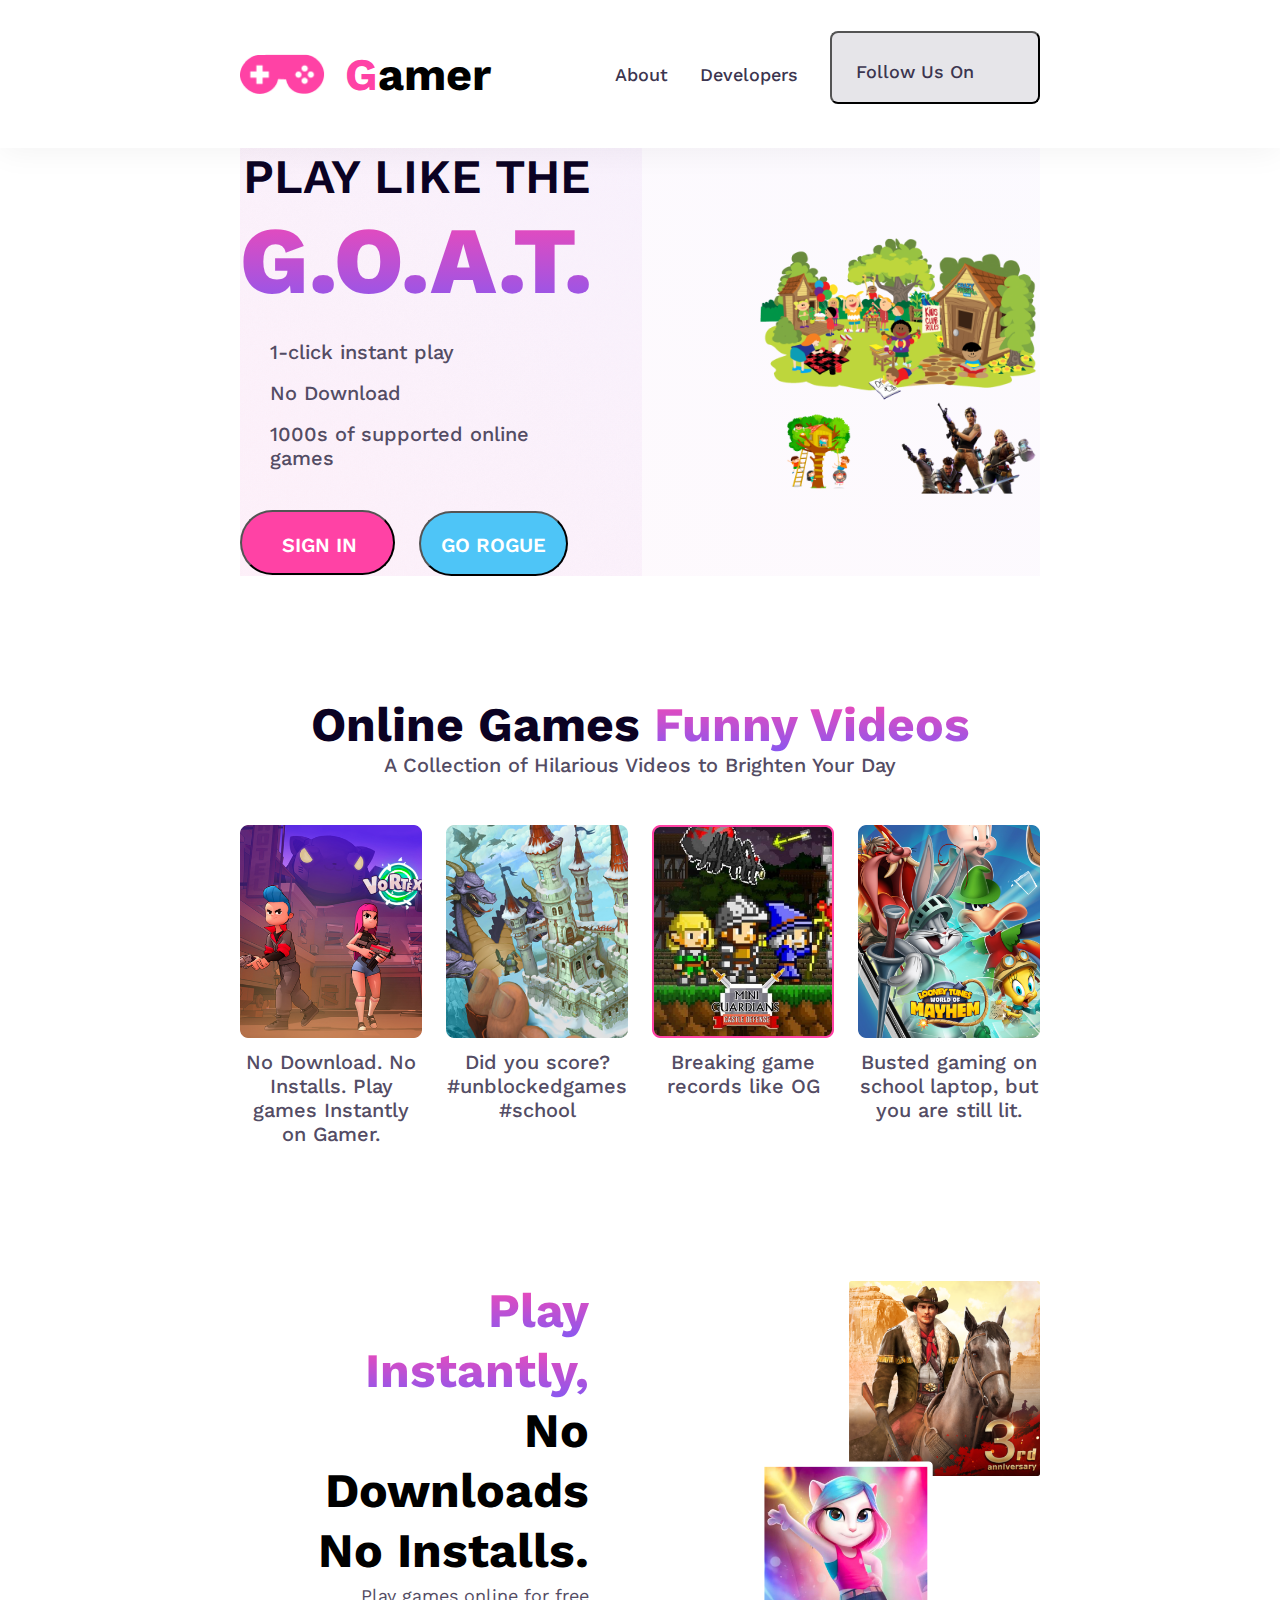
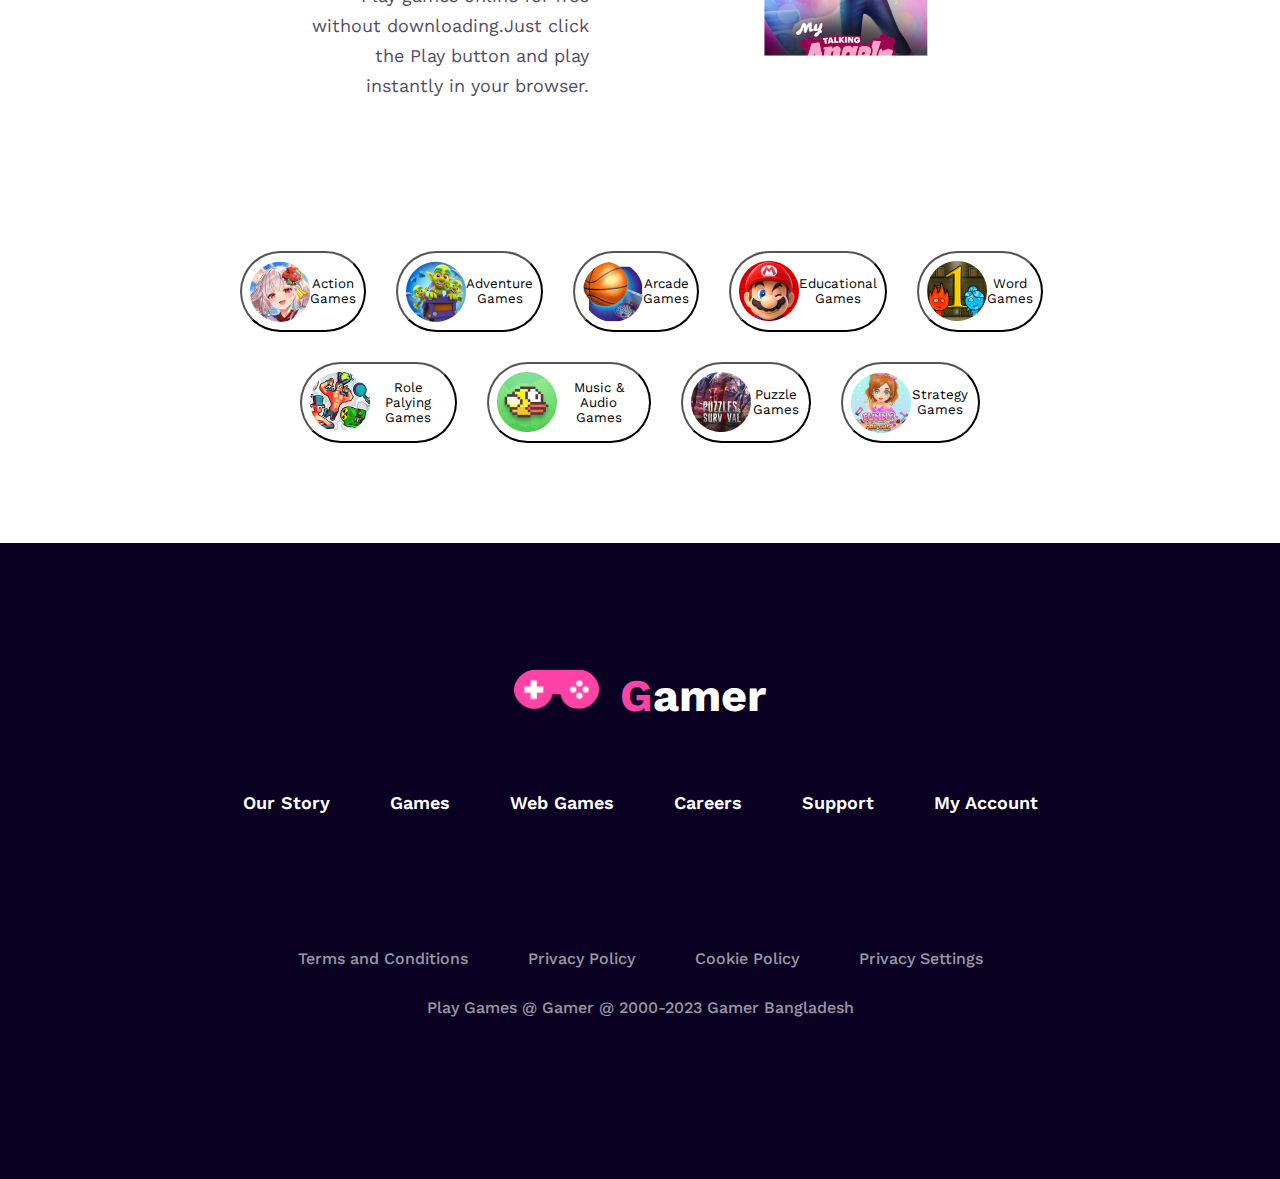
==== index.html @ 052a27da "done" ====
<!DOCTYPE html>
<html lang="en">
<head>
    <meta charset="UTF-8">
    <meta name="viewport" content="width=device-width, initial-scale=1.0">
    <title>Gamer-Zone</title>
    <!-- font awesome -->
    <link rel="stylesheet" href="https://cdnjs.cloudflare.com/ajax/libs/font-awesome/6.4.0/css/all.min.css" integrity="sha512-iecdLmaskl7CVkqkXNQ/ZH/XLlvWZOJyj7Yy7tcenmpD1ypASozpmT/E0iPtmFIB46ZmdtAc9eNBvH0H/ZpiBw==" crossorigin="anonymous" referrerpolicy="no-referrer" />
    <!-- css link -->
    <link rel="stylesheet" href="./style.css">
</head>
<body>
    <header>
        <!-- nav -->
        <nav class="nav1">
            <div class="logo">
                <img src="./images/Frame.png" alt="logo" class="img1">
                <h2 class="h2title"><span class="G">G</span>amer</h2>
            </div>
            <div class="navitems">
                <ul class="navul">
                    <li class="navli"><a href="#">About</a></li>
                    <li class="navli"><a href="#">Developers</a></li>
                    <li class="navli"><button class="button1">Follow Us On <i class="fa-brands fa-youtube"
                        id="youtube"></i><i class="fa-brands fa-tiktok color1" id="tiktok"></i></button></li>
                </ul>
            </div>
        </nav>
            <!-- section -->
        <section class="mainsection">
            <div class="sectiondiv">
                <h1 class="sectionh1">Play Like The</h1>
                <h1 class="sectionh2">G.O.A.T.</h1>
                <p class="psection1">1-Click instant play</p>
                <p class="psection2">No Download</p>
                <p class="psection3">1000s of supported online games</p>
                <div class="divbutton2"><button class="buttoncolor1"><pre>Sign In</pre></button><button class="buttoncolor2"><pre>Go Rogue</pre></button></div>
            </div>
            <!-- section img -->
            <div class="sectiondiv2"><img src="./images/Group 18.png" alt="" class="img2"></div>
        </section>
    </header>
    <!-- main section -->
    <main>
        
            <div class="divmain00">
                <h1 class="mainh1">Online Games <span class="funnytext">Funny Videos</span></h1>
            <p class="mainp1">A Collection of Hilarious Videos to Brighten Your Day</p>
            </div>
       
       <div class="cardcontenar">
         <!-- card1 -->
        <div class="maincard">
            <img src="./images/Rectangle 4.png" alt="" class="mainimg">
            <p class="mainp2">No Download. No Installs. Play games Instantly on Gamer.</p>
        </div>
         <!-- card2 -->
         <div class="maincard">
            <img src="./images/Rectangle 5.png" alt="" class="mainimg">
            <p class="mainp2">Did you score? #unblockedgames #school</p>
        </div>
             <!-- card3 -->
             <div class="maincard">
                <img src="./images/Rectangle 7.png" alt="" class="mainimg">
                <p class="mainp2">Breaking game records like OG</p>
            </div>
              <!-- card4 -->
              <div class="maincard">
                <img src="./images/Rectangle 6.png" alt="" class="mainimg">
                <p class="mainp2">Busted gaming on school laptop, but you are still lit.</p>
            </div>
             
       </div>


       <section class="sectionmain">
        <div class="sectionmain1">
            <h2 class="sectionmainh1"><span class="funnytext">Play Instantly,</span><br>
                No Downloads <br>
                No Installs.</h2>
            <p class="sectionmainp">Play games online for free without downloading.Just click the Play button and play instantly in your browser.</p>
        </div>
        
        <div class="sectionmainimg">
            <img src="./images/Rectangle 55.png" alt="" class="mainimg">
            <img src="./images/Rectangle 66.png" alt="" class="mainimg2">
        
        </div>
       </section>
 <!-- last section -->
       <section class="sectionlast">
        <div class="sectionlastdiv">

            <!-- 1 -->
            <button class="buttonlast"><img src="./images/Rectangle 11.png" alt=""> <span class="buttonsnap"> Action Games </span></button>
            <!-- 2-->
            <button class="buttonlast"><img src="./images/Rectangle 12.png" alt=""> <span class="buttonsnap"> Adventure Games </span></button>
            <!-- 3 -->
            <button class="buttonlast"><img src="./images/Rectangle 13.png" alt=""> <span class="buttonsnap"> Arcade Games </span></button>
            <!-- 4 -->
            <button class="buttonlast"><img src="./images/Rectangle 14.png" alt=""> <span class="buttonsnap"> Educational Games</span></button>
            <!-- 5 -->
            <button class="buttonlast"><img src="./images/Rectangle 15.png" alt=""> <span class="buttonsnap"> Word Games </span></button>

        </div>

        <!-- sectionflexdiv -->
        <div class="sectionflexdiv">

            <!-- 6 -->
            <button class="buttonlast"><img src="./images/Rectangle 16.png" alt=""> <span class="buttonsnap"> Role Palying Games </span></button>
            <!-- 7 -->
            <button class="buttonlast"><img src="./images/Rectangle 17.png" alt=""> <span class="buttonsnap"> Music & Audio Games </span></button>
            <!-- 8 -->
            <button class="buttonlast"><img src="./images/Rectangle 18.png" alt=""> <span class="buttonsnap"> Puzzle Games </span></button>
            <!-- 9 -->
            <button class="buttonlast"><img src="./images/Rectangle 19.png" alt=""> <span class="buttonsnap">Strategy Games</span></button>
        </div>
            
        
       </section>
    </main>
    <footer class="footerdiv">

       
        <div class="footer1">
            <img src="./images/Frame.png" alt="logo" class="footerimg">
            <h2 class="footerh2"><span class="G">G</span>amer</h2>
        </div>
        
        <div class="footer2">
            <p class="pass">Our Story</p>
            <p class="pass">Games</p>
            <p class="pass">Web Games</p>
            <p class="pass">Careers</p>
            <p class="pass">Support</p>
            <p class="pass">My Account</p>
        </div>
        <div class="footer3">

            <i class="fa-brands fa-twitter"></i>
            <i class="fa-brands fa-facebook"></i>
            <i class="fa-brands fa-square-youtube"></i>
            <i class="fa-brands fa-linkedin"></i>
            <i class="fa-brands fa-square-instagram"></i>
            <i class="fa-brands fa-apple"></i>
        </div>

        <div class="footer4">
            <p class="footeer4">Terms and Conditions</p>
            <p class="footeer4">Privacy Policy</p>
            <p class="footeer4">Cookie Policy</p>
            <p class="footeer4">Privacy Settings</p>
        </div>
        <p class="footer5">Play Games @ Gamer @ 2000-2023 Gamer Bangladesh</p>
    </footer>
</body>
</html>
---- style.css ----
/* font */
@import url('https://fonts.googleapis.com/css2?family=Lato:wght@400;700&family=Open+Sans:wght@400;700;800&family=Poppins:wght@600;700&family=Work+Sans:wght@400;600;700;800&display=swap');
*{
    
    margin: 0;
    padding: 0;
    font-family: 'Work Sans';
    box-sizing: border-box;
}

/* root font */
html{
    font-size: 62.5%;
}
/* nav */
.nav1{
    max-width: 100%;
    background: #FFF;
   box-shadow: 0px 4px 30px 0px rgba(0, 0, 0, 0.05);
   padding: 44px 240px;
   display: flex;
   justify-content: space-between;

}
.G{
    color: #FF42A5;
}
/* logo */
.logo{
    display: flex;
    gap: 2rem;
    align-items: center;
}
/* img1 */
.img1{
   max-width: 86.041px;
   max-height: 40px;
}
/* h2title*/
.h2title{

    text-align: center;
 font-family: Work Sans;
 font-size: 4.5rem;
 font-weight: 700;
 
}

/* navul */
.navul{
    display: flex;
  justify-content: center;
  align-items: center;
  gap: 3.2rem;

}
/* navli */
.navli{
    color: #3C354F;
text-align: center;
font-family: Work Sans;
font-size: 1.8rem;
font-style: normal;
font-weight: 500;
line-height: normal;
list-style: none;
}

/* navli>a */
.navli>a{
    text-decoration: none;
    color: #3C354F;
}




/* fa-brands */
.fa-brands{
    font-size: 3rem;
    
}

button>#youtube{
    color:  #F61C0D;
    margin-right: 1.6rem;
    margin-left: 2.4rem;
}
button>#tiktok{
    color: #000000;
}
.button1{
    padding: 17px 24px;

    border-radius: 8px;
    background: rgba(11, 2, 35, 0.10);
    text-align: center;

    color: #3C354F;
text-align: center;
font-family: Work Sans;
font-size: 1.8rem;
font-style: normal;
font-weight: 500;
line-height: normal;
text-align: center;
margin-top: -13px;
}

/* mainsection */
.mainsection{
    max-width: 100%;
    max-height: 700px;
    background: linear-gradient(223deg, rgba(140, 87, 238, 0.03) 0%, rgba(241, 68, 174, 0.03) 100%);
    /* padding: 148px 240px; */
    display: flex;
    justify-content: space-between;
    align-items: center;
    gap: 68px;
    
    margin: 0px  240px;
    margin-bottom: 120px;


}
.funnytext{
    
    background: linear-gradient(180deg, #F948B2 0%, #8758F1 100%);
background-clip: text;
-webkit-background-clip: text;
-webkit-text-fill-color: transparent;
font-family: Work Sans;
font-size: 48px;
font-style: normal;
font-weight: 700;
line-height: normal;
}
/* sectiondiv */
.sectiondiv{
    max-width: 100%;
    max-height: 100%;
    /* border: 3px solid red; */
    padding-right: 50px;
    background: url('/images/Group 14.png');
    
}
.sectionh1{
    color: #0B0223;
text-align: center;
font-family: Work Sans;
font-size: 4.8rem;
font-style: normal;
font-weight: 600;
line-height: normal;
text-transform: uppercase;
}

.sectionh2{
    text-align: center;
font-family: Work Sans;
font-size: 9.5rem;
font-style: normal;
font-weight: 800;
line-height: normal;
text-transform: uppercase;
background: linear-gradient(180deg, #F948B2 0%, #8758F1 100%);
background-clip: text;
-webkit-background-clip: text;
-webkit-text-fill-color: transparent;

}
.psection1{
    color: #534C64;

font-family: Work Sans;
font-size: 2.0rem;

font-weight: 500;

text-transform: lowercase;
padding: 24px 0px 17px 30px;
}
.psection2{
    color: #534C64;
font-family: Work Sans;
font-size: 2rem;
font-style: normal;
font-weight: 500;
line-height: normal;
padding-left: 30px;
}
.psection3{
    color: #534C64;
font-family: Work Sans;
font-size: 2rem;
font-style: normal;
font-weight: 500;
line-height: normal;
padding: 17px 0px 40px 30px;
}

/* button */
.buttoncolor1{
    max-width: 155px;
    max-height: 65px;
    /* border: 3px solid red; */
    padding: 21px 40px;
    color: #FFF;
font-family: Work Sans;
font-size: 2rem;

font-weight: 600;

text-transform: uppercase;
border-radius: 48px;
background:  linear-gradient(90deg, #FF42A5 0%, #FF42A5 100%);
margin-right: 24px;
}

/* button2 */
.buttoncolor2{

    
        max-width: 155px;
        max-height: 65px;
        /* border: 3px solid red; */
        padding: 20px 20px;
        color: #FFF;
    font-family: Work Sans;
    font-size: 2rem;
    
    font-weight: 600;
    
    text-transform: uppercase;
    border-radius: 48px;
background: #4EC5F7;
    text-align: center;
    /* padding: ; */
   
}


/* sectiondiv2 */
.sectiondiv2{
    max-width: 100%;
    max-height: 100%;
    margin-left:  50px;
   
}

.img2{
    max-width: 100%;
    max-height: 700px;
    

}

/* maincard */
.maincard{
    max-width: 342px;
    max-height: 460px;
   
}

/* cardcontenar */
.cardcontenar{
   
    max-height: 460px;
    margin: 0px 240px;
    display: grid;
    grid-template-columns: repeat(4,1fr);
    grid-gap: 24px;
}

/* maindiv */
 
 
.mainimg{
    max-width: 100%;
    max-height: 400px;
}
.mainp1{
    color: #534C64;
font-family: Work Sans;
font-size: 2rem;
font-style: normal;
font-weight: 500;
line-height: normal;
text-align: center;
margin-bottom: 48px;
}
/* divmain00 */
.divmain00{
    margin: 0px 240px;
   
}

.mainh1{
    color: #0B0223;

font-family: Work Sans;
font-size: 4.8rem;
font-style: normal;
font-weight: 700;
line-height: normal;
text-align: center;
/* margin-left: 700px; */
}
.mainp2{
    color: #534C64;
font-family: Work Sans;
font-size: 2rem;
font-style: normal;
font-weight: 500;
line-height: normal;
padding-top: 10px;
padding-bottom: 15px;
text-align: center;

    
}

/* sectionmainh1 */
.sectionmainh1{
    text-align: right;
font-family: Work Sans;
font-size: 48px;
font-style: normal;
font-weight: 700;
line-height: 60px; /* 125% */
}

.sectionmainp{
    color: #534C64;
text-align: right;
font-family: Work Sans;
font-size: 18px;
font-style: normal;
font-weight: 400;
line-height: 30px; /* 166.667% */
}

/* sectionmain */
.sectionmain{
    /* width: 635px;
    height: 650px;
    border: 3px solid rgb(23, 155, 93); */
    display: flex;
    justify-content:space-between;
    /* align-items:flex-start; */
    margin:120px 240px 50px 300px;
    gap: 260px;

    /* gap: 200px; */
}



/* sectionmainimg */

.sectionmainimg{
    position: relative;
    width: 635px;
    height:330px;
   
}

/* sectionimg2 */

/* mainimg2 */
.mainimg2{
    position: absolute;
    max-width: 200px;
    max-height: 200px;
    left: -90px;
    bottom: -50px;
  
}


/* buttonlast */
.buttonlast{
    border-radius: 50px;
background: #FFF;
text-align: center;
display: flex;
justify-content: center;
align-items: center;
padding: 8px;
}
.buttonlast:hover{
    background:  linear-gradient(90deg, #FF42A5 0%, #FF42A5 100%);
    background-clip: text;
    -webkit-background-clip: text;
    -webkit-text-fill-color: transparent;
    box-shadow: 4px 3px 3px 3px gray;
    
}
/* sectionlastdiv */
.sectionlastdiv{
    display: flex;
    
    margin:150px 240px
    0px 240px;
    gap: 30px;
    /* text-align-last: center; */
  

}
/* sectionflexdiv */
.sectionflexdiv{
    display: flex;
    margin:30px 300px;
    gap: 30px;
    margin-bottom: 100px;

}


/* footer */
footer{
    width: 100%;
 
    height: 636px;
    background: #0B0223;
}



.footer1{
   display: flex;
   justify-content: center;
   padding-top: 126px;
   padding-bottom: 70px;
   gap: 20px;
}

.footerimg{
    width: 86.041px;
height: 40px;
}

.footerh2{
    text-align: center;
font-family: Work Sans;
font-size: 4.5rem;
font-style: normal;
font-weight: 700;
line-height: normal;
color: #FFF;
}



/* divfooterp */


/* footer2 */
.footer2{
    display: flex;
    justify-content: center;
    gap: 60px;
}
.pass{

    color: #FFF;
text-align: center;
font-family: Work Sans;
font-size: 18px;
font-style: normal;
font-weight: 600;
line-height: normal;
}
/* footer3 */
.footer3{

    margin-top: 66px;
    margin-bottom: 70px;
    display: flex;
    justify-content: center;
    gap: 50px;
    
}
.fa-brands{
    color: #FFF;
    cursor: pointer;
}

/* footeer4 */


.footer4{
display: flex;
justify-content: center;
gap: 60px;
}
.footeer4{
    color: rgba(255, 255, 255, 0.60);
text-align: center;
font-family: Work Sans;
font-size: 16px;
font-style: normal;
font-weight: 500;
line-height: normal;

}
.footer5{
    color: rgba(255, 255, 255, 0.60);
text-align: center;
font-family: Work Sans;
font-size: 16px;
font-style: normal;
font-weight: 500;
line-height: normal;
margin-top: 30px;
}
 













/* media */

/* @media screen and (max-width:576px){
html{
    font-size: 50%;
}
    .nav1,.navul{
        flex-direction: column;
        padding: 0;
    }
    .mainsection{

        flex-direction: column-reverse;
        padding: 0;

    }
    .img2{
        max-width: 635px;
    max-height: 700px;
    border: 3px solid red;

    }








} */
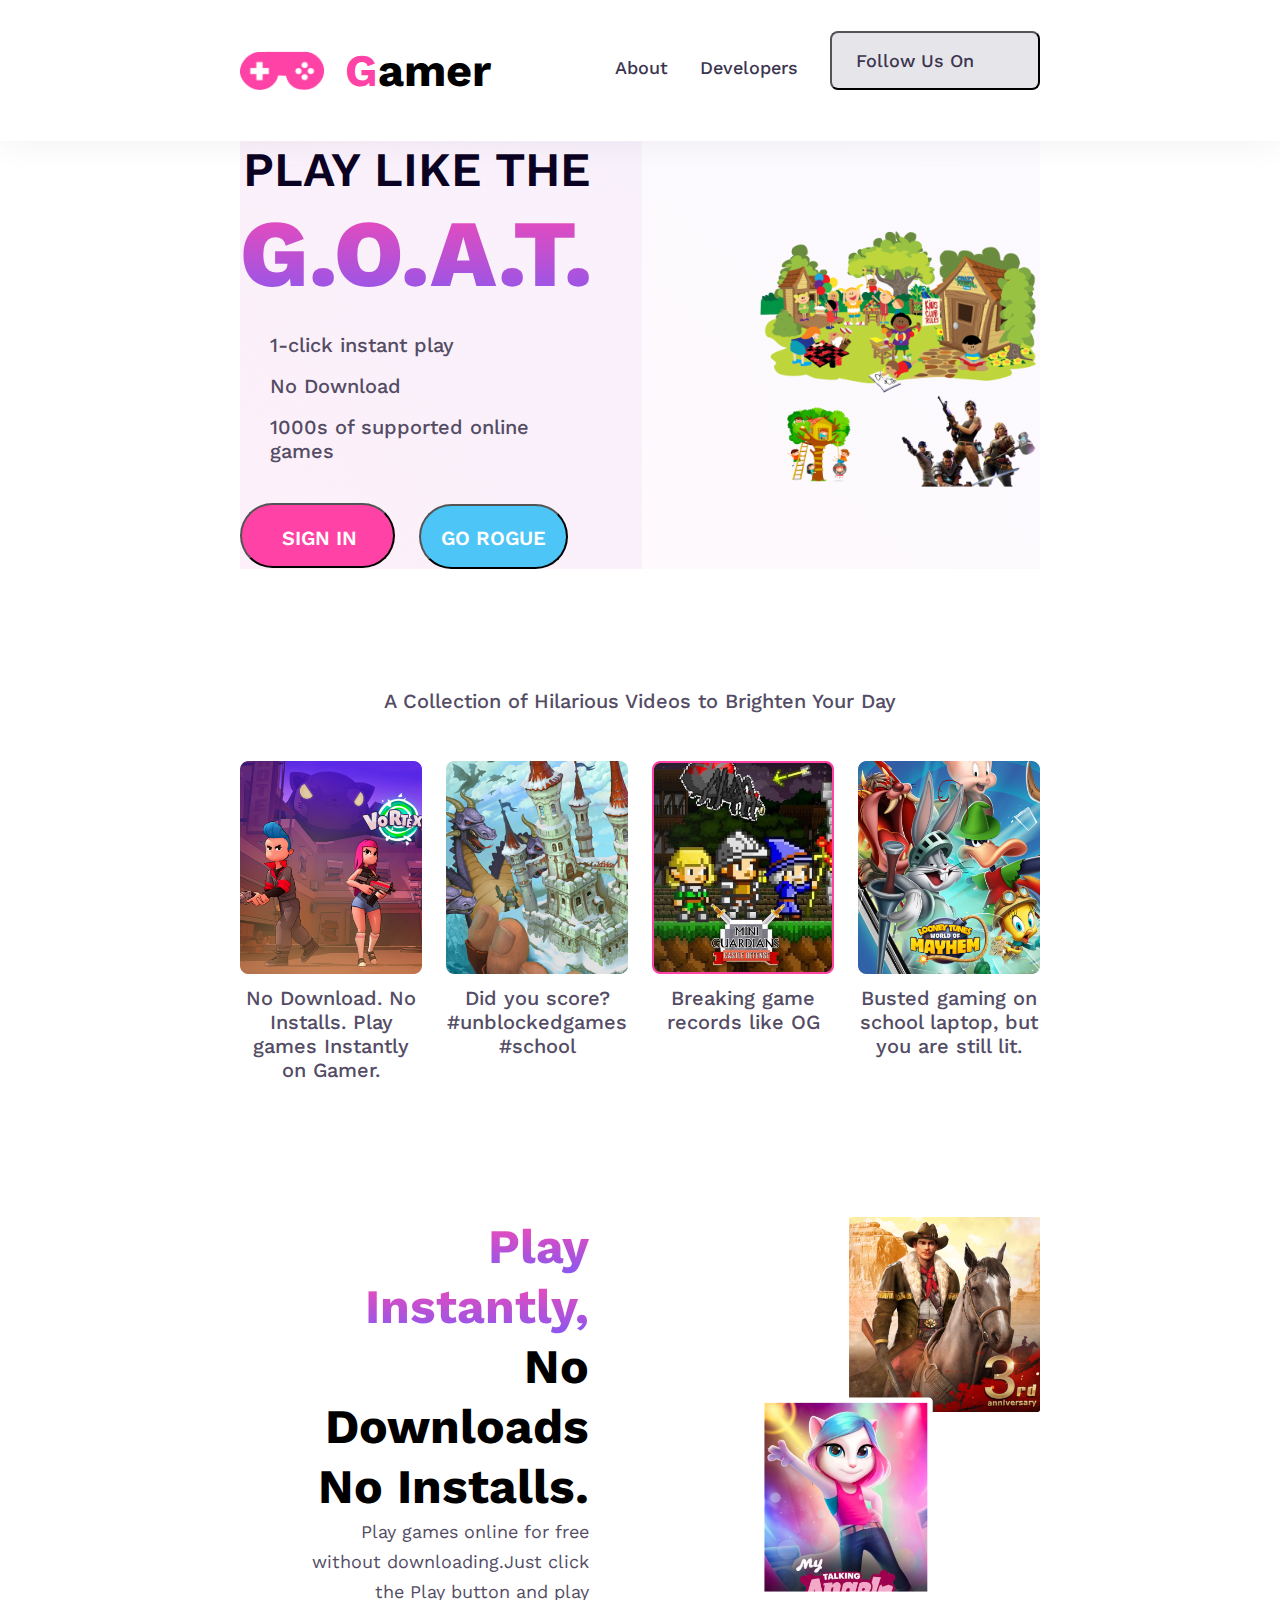
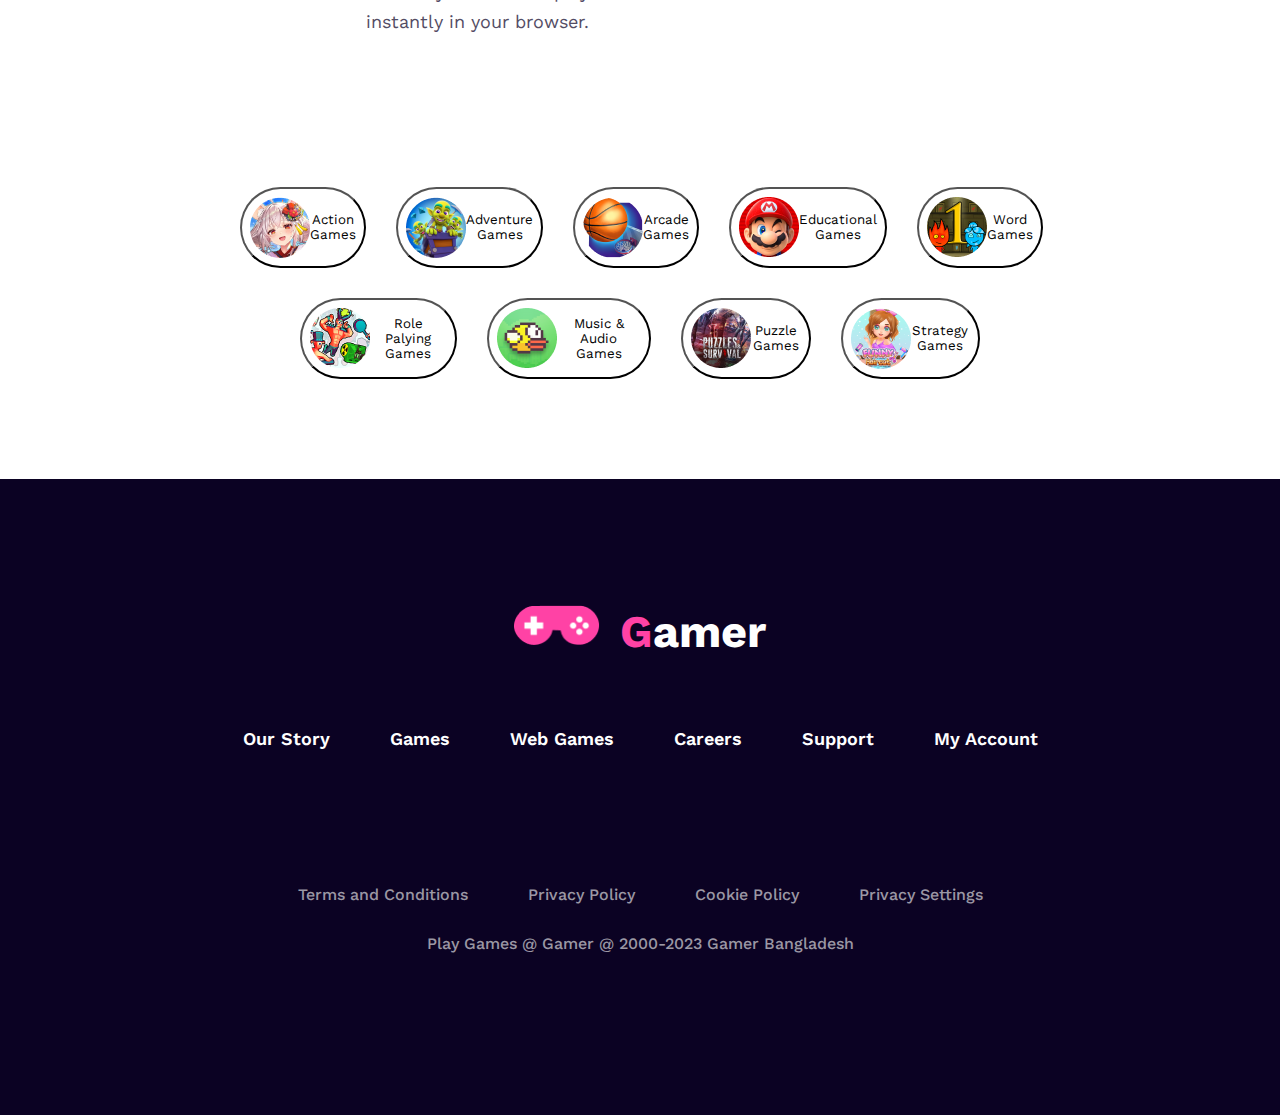
==== commit 7778f5e9: "mutamuti" ====
--- a/index.html
+++ b/index.html
@@ -6,13 +6,14 @@
     <title>Gamer-Zone</title>
     <!-- font awesome -->
     <link rel="stylesheet" href="https://cdnjs.cloudflare.com/ajax/libs/font-awesome/6.4.0/css/all.min.css" integrity="sha512-iecdLmaskl7CVkqkXNQ/ZH/XLlvWZOJyj7Yy7tcenmpD1ypASozpmT/E0iPtmFIB46ZmdtAc9eNBvH0H/ZpiBw==" crossorigin="anonymous" referrerpolicy="no-referrer" />
+    <link rel="shortcut icon" href="./images/Frame.png" type="image/x-icon">
     <!-- css link -->
     <link rel="stylesheet" href="./style.css">
 </head>
 <body>
     <header>
-        <!-- nav -->
-        <nav class="nav1">
+        <!-- nav blocck -->
+        <nav class="nav1"  class="ami">
             <div class="logo">
                 <img src="./images/Frame.png" alt="logo" class="img1">
                 <h2 class="h2title"><span class="G">G</span>amer</h2>
@@ -44,7 +45,7 @@
     <main>
         
             <div class="divmain00">
-                <h1 class="mainh1">Online Games <span class="funnytext">Funny Videos</span></h1>
+                <h1 class="mainh1">
             <p class="mainp1">A Collection of Hilarious Videos to Brighten Your Day</p>
             </div>
        
--- a/style.css
+++ b/style.css
@@ -90,6 +90,7 @@
     color: #000000;
 }
 .button1{
+    display: flex;
     padding: 17px 24px;
 
     border-radius: 8px;
@@ -522,7 +523,11 @@
 
 
 
-
+/* tempo */
+
+.ami{
+    display: block;
+}
 
 
 
@@ -530,32 +535,94 @@
 
 /* media */
 
-/* @media screen and (max-width:576px){
-html{
-    font-size: 50%;
-}
-    .nav1,.navul{
+@media screen and (max-width:576px){
+    header{
+        padding: 0;
+    }
+    .nav1{
         flex-direction: column;
-        padding: 0;
+       padding-left: 300px;
+        /* justify-content: center; */
+    }
+    .navul{
+        flex-direction: column;
+        padding-left: 100px;
+        padding-top: 50px;
     }
     .mainsection{
 
         flex-direction: column-reverse;
-        padding: 0;
+    margin-top: 350px;
+
 
     }
     .img2{
-        max-width: 635px;
-    max-height: 700px;
+        max-width: 600px;
+    max-height: 650px;
     border: 3px solid red;
-
-    }
-
-
-
-
-
-
-
-
-} */+    margin-left: -150px;
+  
+    
+    
+    }
+    .sectiondiv{
+        max-width: 600px;
+    max-height: 650px;
+    border: 3px solid red;
+    margin-left: 350px;
+    }
+    .divmain00{
+        
+        font-size: 30px;
+   margin: 0px 0px 0px 100px;
+        
+    }
+    .cardcontenar{
+        grid-template-columns: repeat(1,1fr);
+        margin-right: 300px;
+    }
+    .sectionmain{
+        flex-direction: column;
+    }
+ .sectionmain1{
+width: 400px;
+height: 300px;
+    border: 3px solid red;
+    margin-left: -110px;
+    margin-top: 800px;
+    padding:0px;
+    margin-right: 0px;
+ }
+
+
+ .sectionmainh1{
+    margin: 0px;
+ }
+ .sectionmainp{
+    border: 3px solid red;
+    padding-bottom: 20px;
+ }
+ .sectionmainimg{
+    margin-top: -150px;
+    margin-left: -110px;
+ }
+
+ .sectionlastdiv{
+ flex-wrap: wrap;
+ flex-shrink: 0;
+ }
+ .sectionflexdiv{
+    flex-wrap: wrap;
+    flex-shrink: 0;
+
+    margin-left: 240px;
+
+    
+ }
+ .buttonlast{
+    margin-left: 30px;
+ }
+ .footerdiv{
+    margin-left: 100px;
+ }
+}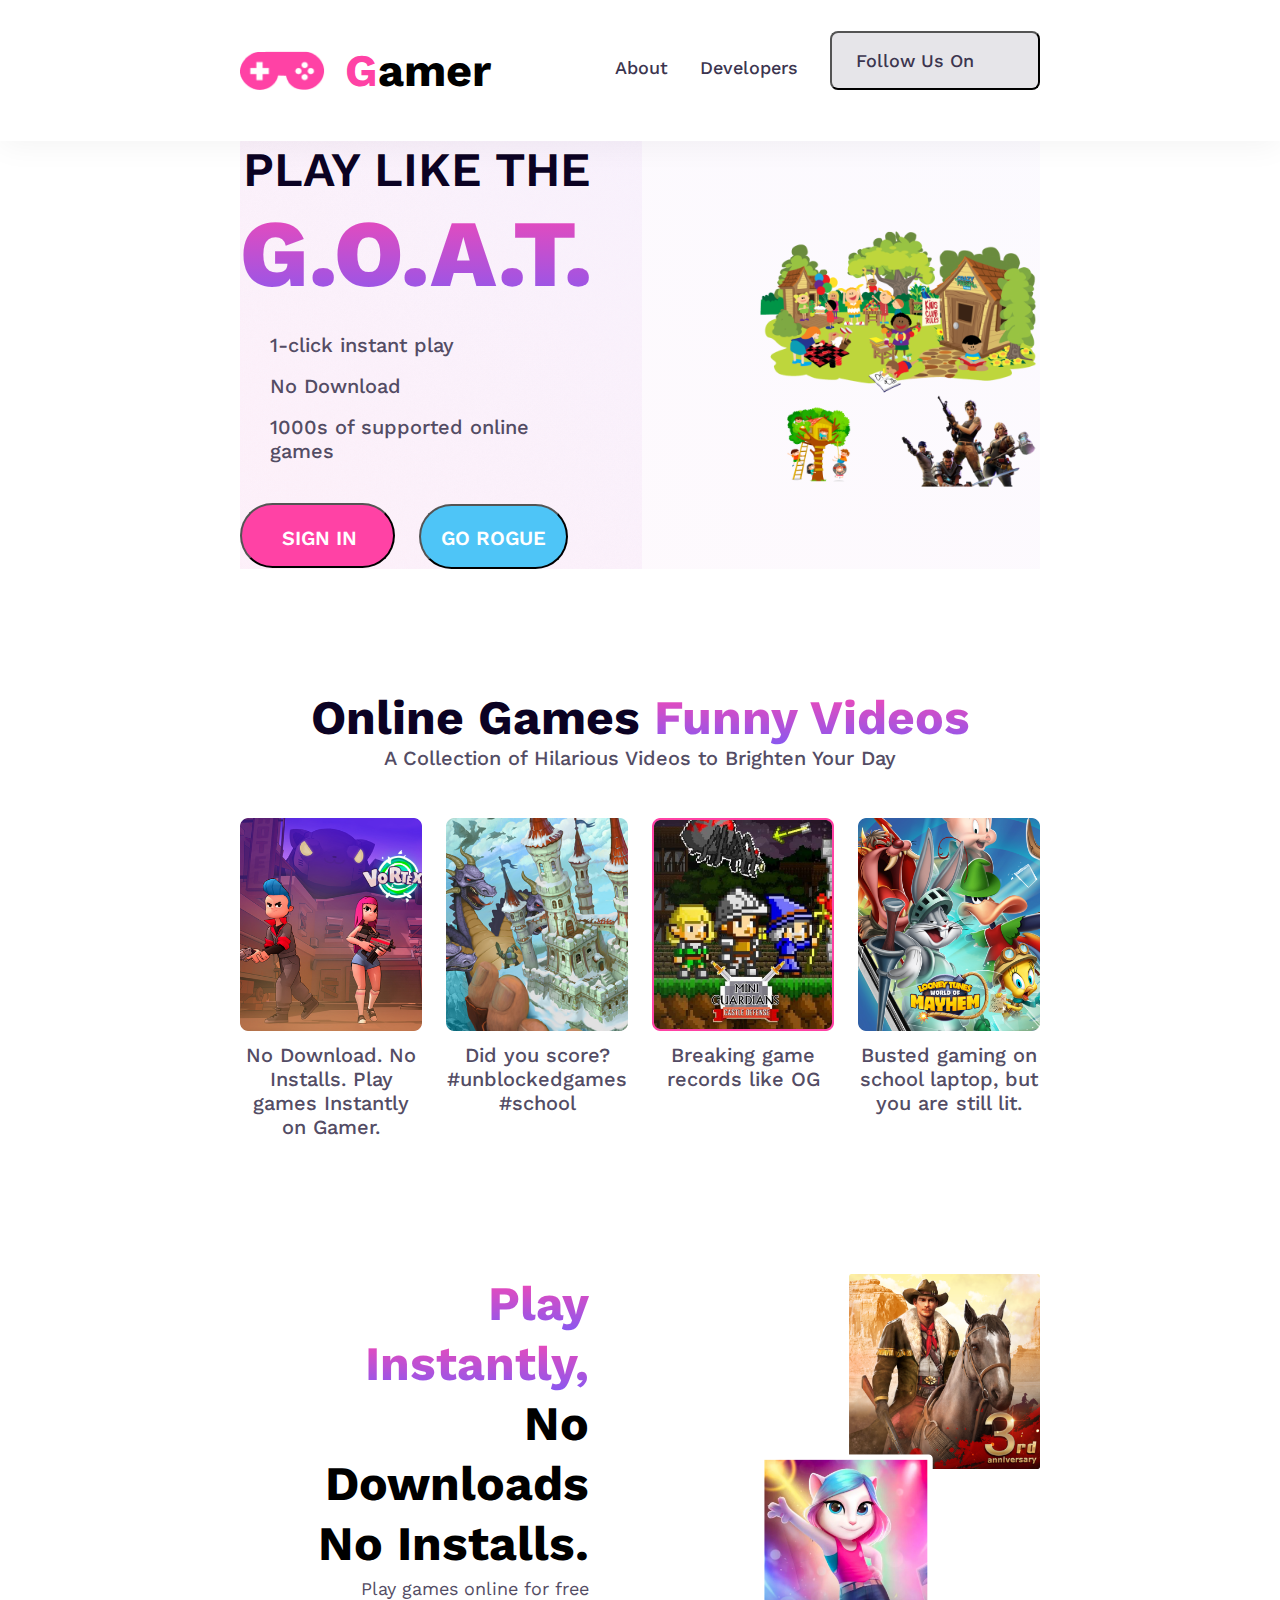
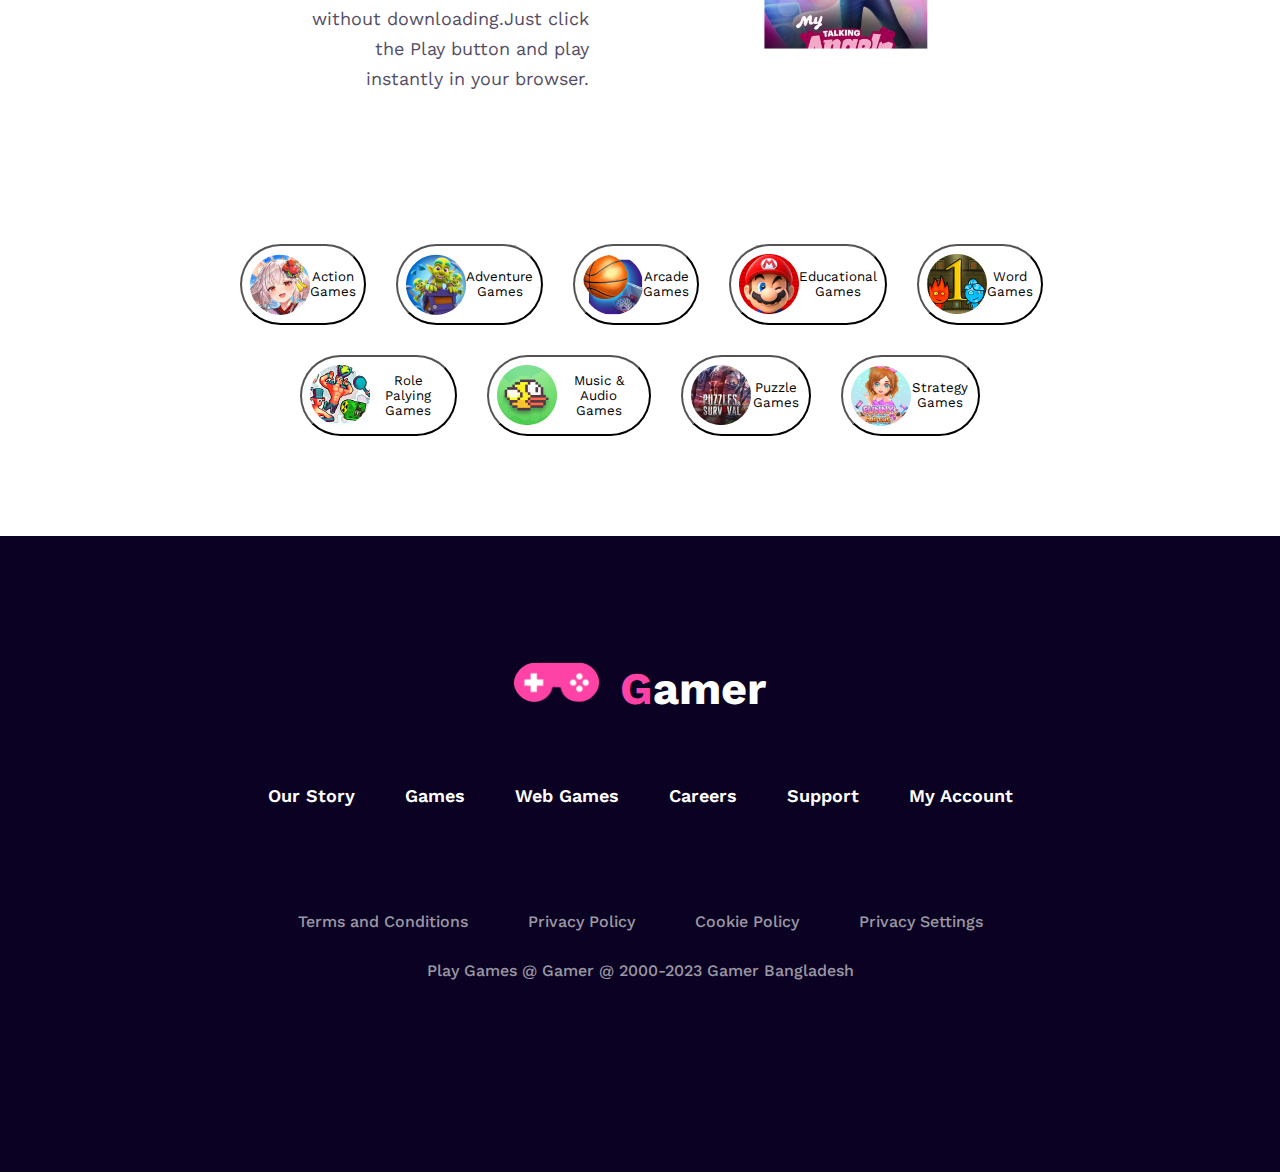
==== commit 40c6f7f2: "donee" ====
--- a/index.html
+++ b/index.html
@@ -45,7 +45,7 @@
     <main>
         
             <div class="divmain00">
-                <h1 class="mainh1">
+                <h1 class="mainh1">Online Games <span class="funnytext"> Funny Videos</span> </h1>
             <p class="mainp1">A Collection of Hilarious Videos to Brighten Your Day</p>
             </div>
        
--- a/style.css
+++ b/style.css
@@ -460,7 +460,7 @@
 .footer2{
     display: flex;
     justify-content: center;
-    gap: 60px;
+    gap: 50px;
 }
 .pass{
 
@@ -476,7 +476,7 @@
 .footer3{
 
     margin-top: 66px;
-    margin-bottom: 70px;
+    margin-bottom: 40px;
     display: flex;
     justify-content: center;
     gap: 50px;
@@ -538,6 +538,8 @@
 @media screen and (max-width:576px){
     header{
         padding: 0;
+        margin-left:0 ;
+        margin-right:0 ;
     }
     .nav1{
         flex-direction: column;
@@ -559,7 +561,7 @@
     .img2{
         max-width: 600px;
     max-height: 650px;
-    border: 3px solid red;
+    
     margin-left: -150px;
   
     
@@ -568,13 +570,13 @@
     .sectiondiv{
         max-width: 600px;
     max-height: 650px;
-    border: 3px solid red;
+    
     margin-left: 350px;
     }
     .divmain00{
         
         font-size: 30px;
-   margin: 0px 0px 0px 100px;
+   margin: 0px 0px 0px 220px;
         
     }
     .cardcontenar{
@@ -587,7 +589,7 @@
  .sectionmain1{
 width: 400px;
 height: 300px;
-    border: 3px solid red;
+   
     margin-left: -110px;
     margin-top: 800px;
     padding:0px;
@@ -599,7 +601,7 @@
     margin: 0px;
  }
  .sectionmainp{
-    border: 3px solid red;
+    
     padding-bottom: 20px;
  }
  .sectionmainimg{
@@ -623,6 +625,18 @@
     margin-left: 30px;
  }
  .footerdiv{
-    margin-left: 100px;
+    margin-left: 200px;
+ }
+ .footer2{
+    flex-wrap: wrap;
+    
+ }
+ .footer3{
+    flex-wrap: wrap;
+    
+ }
+ .footer4{
+    flex-wrap: wrap;
+   
  }
 }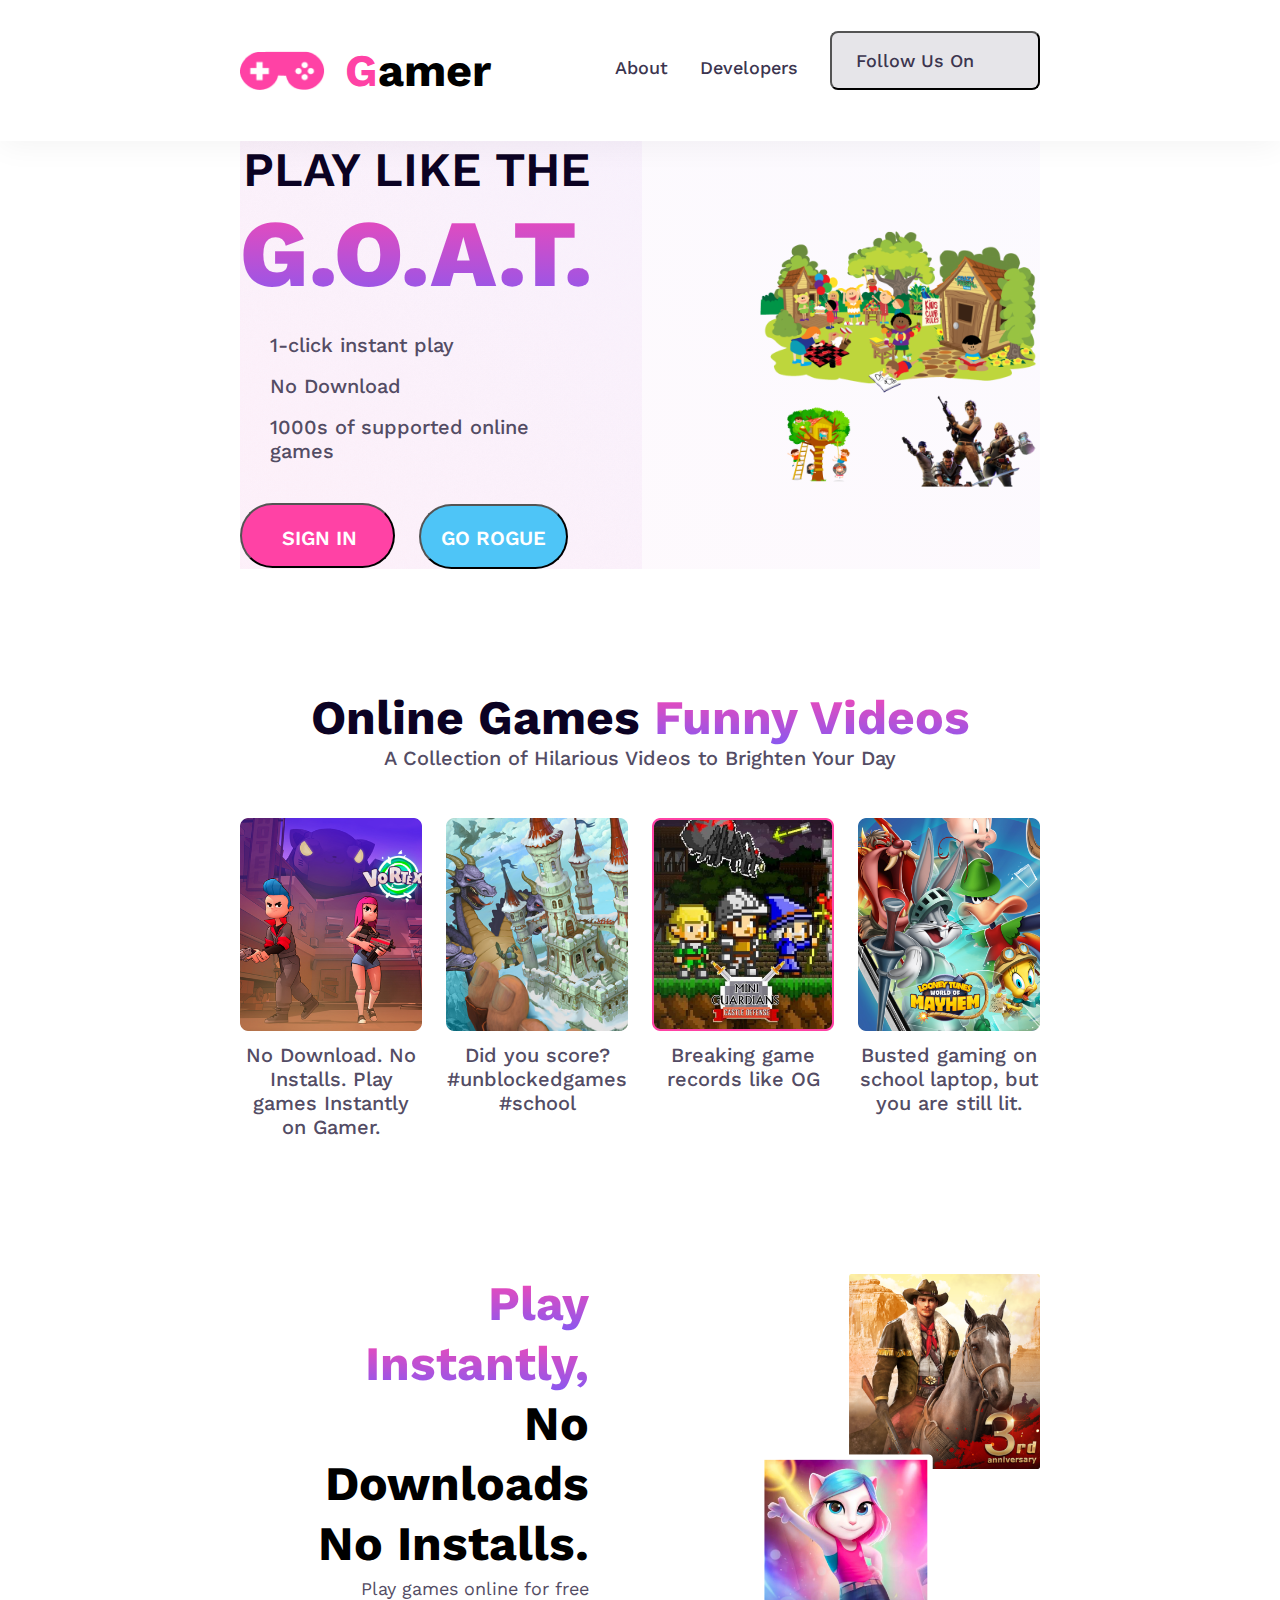
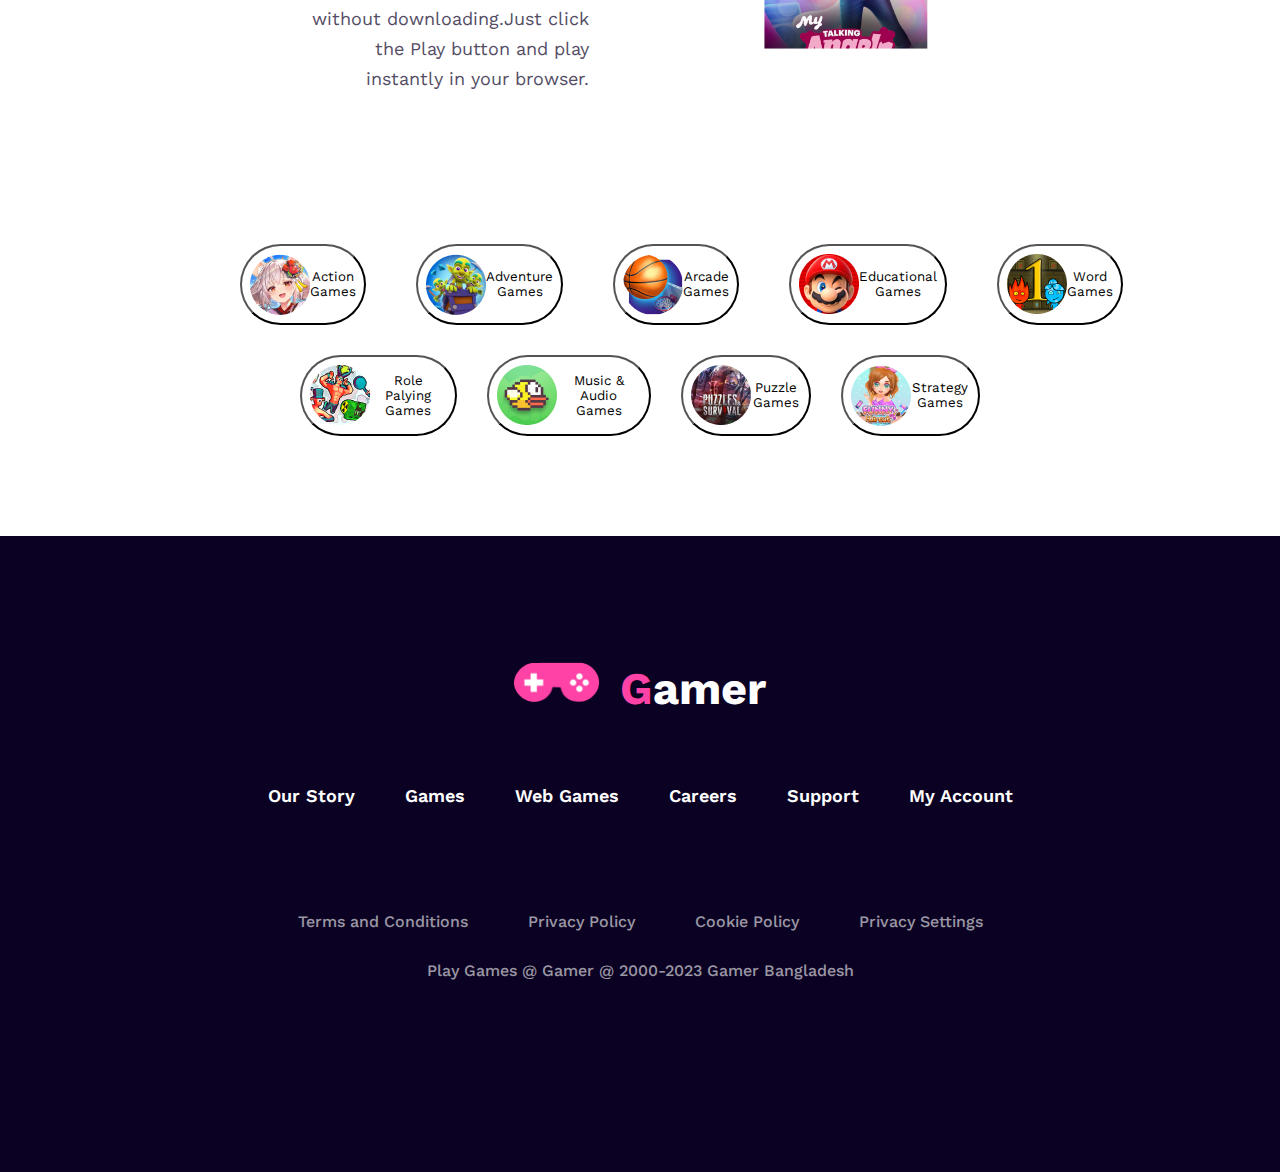
==== commit b325224e: "done22" ====
--- a/index.html
+++ b/index.html
@@ -3,7 +3,7 @@
 <head>
     <meta charset="UTF-8">
     <meta name="viewport" content="width=device-width, initial-scale=1.0">
-    <title>Gamer-Zone</title>
+    <title>Gamer</title>
     <!-- font awesome -->
     <link rel="stylesheet" href="https://cdnjs.cloudflare.com/ajax/libs/font-awesome/6.4.0/css/all.min.css" integrity="sha512-iecdLmaskl7CVkqkXNQ/ZH/XLlvWZOJyj7Yy7tcenmpD1ypASozpmT/E0iPtmFIB46ZmdtAc9eNBvH0H/ZpiBw==" crossorigin="anonymous" referrerpolicy="no-referrer" />
     <link rel="shortcut icon" href="./images/Frame.png" type="image/x-icon">
--- a/style.css
+++ b/style.css
@@ -403,7 +403,7 @@
     
     margin:150px 240px
     0px 240px;
-    gap: 30px;
+    gap: 50px;
     /* text-align-last: center; */
   
 
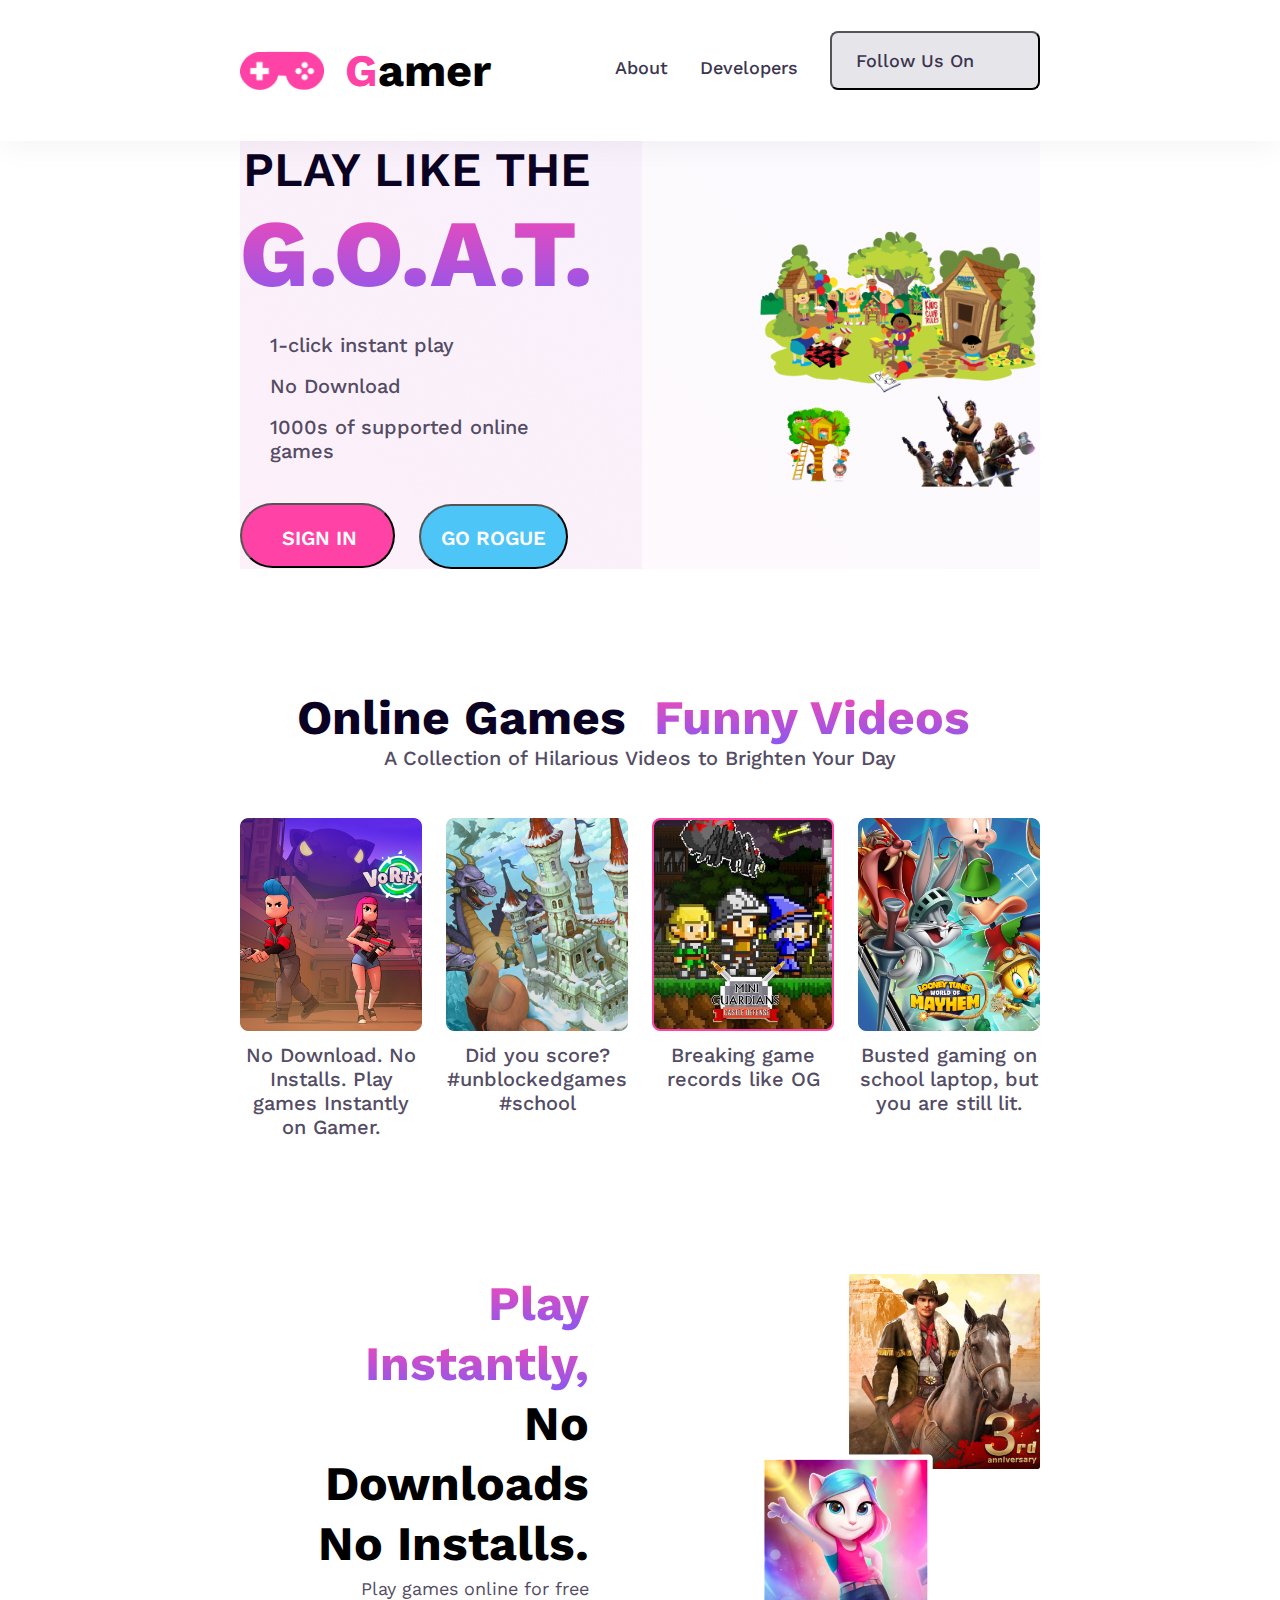
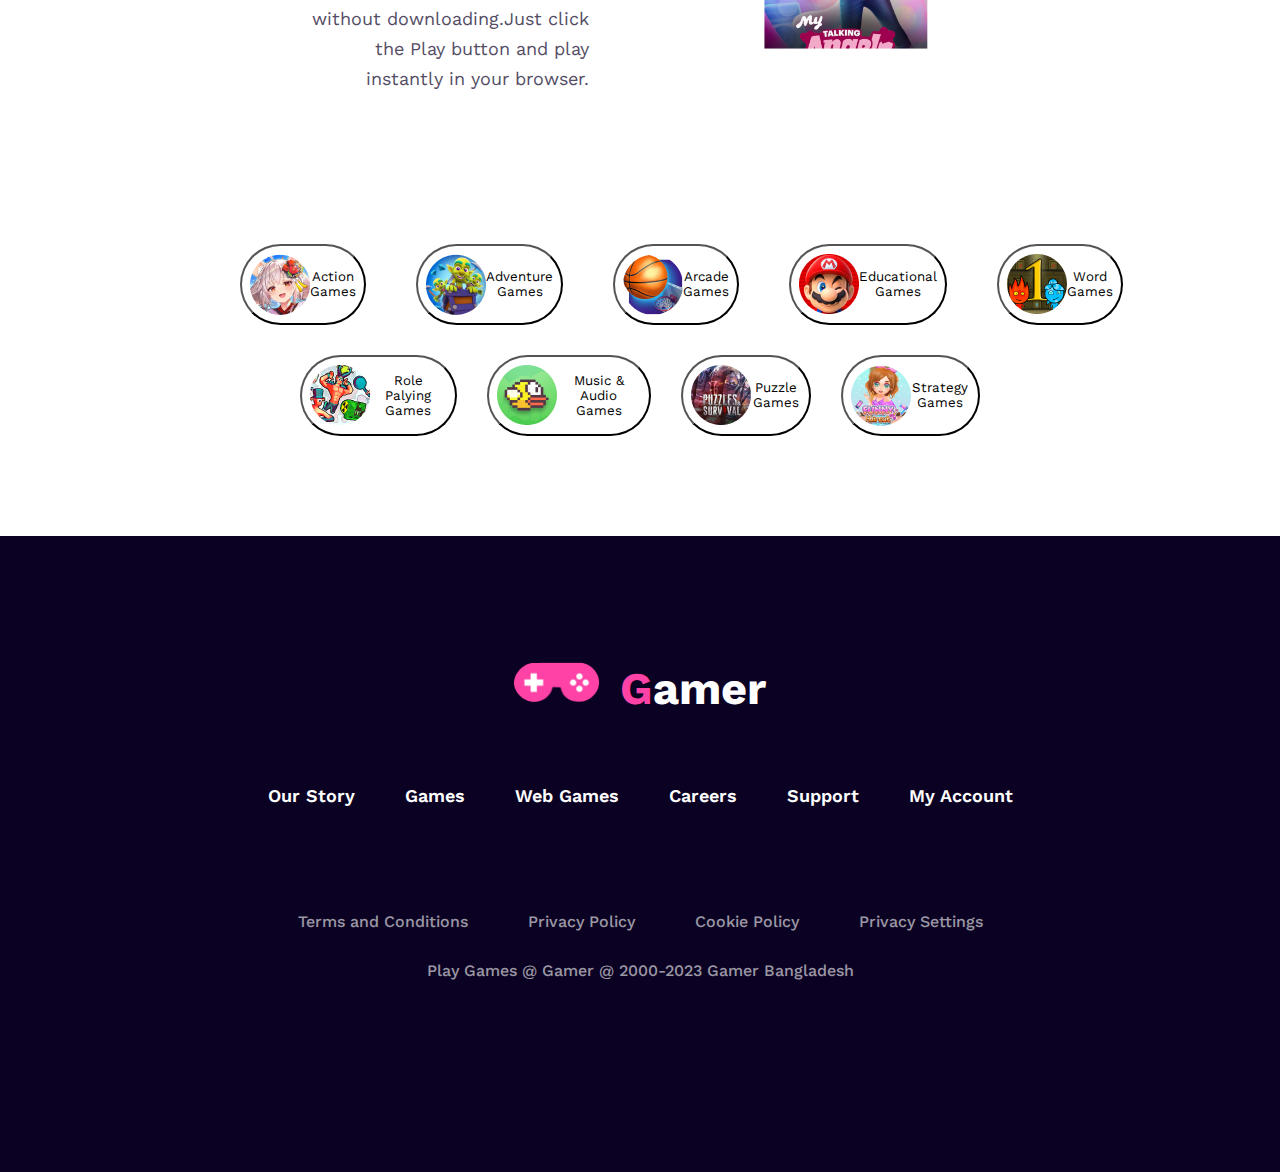
==== commit 1927e3f0: "done" ====
--- a/index.html
+++ b/index.html
@@ -45,8 +45,8 @@
     <main>
         
             <div class="divmain00">
-                <h1 class="mainh1">Online Games <span class="funnytext"> Funny Videos</span> </h1>
-            <p class="mainp1">A Collection of Hilarious Videos to Brighten Your Day</p>
+                <h1 class="mainh1"><pre>Online Games <span class="funnytext"> Funny Videos</span> </h1></pre>
+            <pre><p class="mainp1">A Collection of Hilarious Videos to Brighten Your Day</p></pre>
             </div>
        
        <div class="cardcontenar">
--- a/style.css
+++ b/style.css
@@ -582,6 +582,7 @@
     .cardcontenar{
         grid-template-columns: repeat(1,1fr);
         margin-right: 300px;
+        margin-left: 300px;
     }
     .sectionmain{
         flex-direction: column;
@@ -625,7 +626,8 @@
     margin-left: 30px;
  }
  .footerdiv{
-    margin-left: 200px;
+    
+    border: 3px solid rgb(153, 21, 103);
  }
  .footer2{
     flex-wrap: wrap;
@@ -639,4 +641,113 @@
     flex-wrap: wrap;
    
  }
+}
+/* media  */
+@media screen and (max-width:920px){
+    header{
+        padding: 0;
+        margin-left:0 ;
+        margin-right:0 ;
+    }
+    .nav1{
+        flex-direction: column;
+       padding-left: 300px;
+        /* justify-content: center; */
+    }
+    .navul{
+        flex-direction: column;
+        padding-left: 100px;
+        padding-top: 50px;
+    }
+    .mainsection{
+
+        flex-direction: column-reverse;
+    margin-top: 350px;
+
+
+    }
+    .img2{
+        max-width: 600px;
+    max-height: 650px;
+    
+    margin-left: -150px;
+  
+    
+    
+    }
+    .sectiondiv{
+        max-width: 600px;
+    max-height: 650px;
+    
+    margin-left: 350px;
+    }
+    .divmain00{
+        
+        font-size: 30px;
+   margin: 0px 0px 0px 220px;
+        
+    }
+    .cardcontenar{
+        grid-template-columns: repeat(1,1fr);
+        
+        margin-right: 300px;
+        margin-left: 400px;
+    }
+    .sectionmain{
+        flex-direction: column;
+    }
+ .sectionmain1{
+width: 400px;
+height: 300px;
+   
+    margin-left: -110px;
+    margin-top: 800px;
+    padding:0px;
+    margin-right: 0px;
+ }
+
+
+ .sectionmainh1{
+    margin: 0px;
+ }
+ .sectionmainp{
+    
+    padding-bottom: 20px;
+ }
+ .sectionmainimg{
+    margin-top: -150px;
+    margin-left: -110px;
+ }
+
+ .sectionlastdiv{
+ flex-wrap: wrap;
+ flex-shrink: 0;
+ }
+ .sectionflexdiv{
+    flex-wrap: wrap;
+    flex-shrink: 0;
+
+    margin-left: 240px;
+
+    
+ }
+ .buttonlast{
+    margin-left: 30px;
+ }
+ .footerdiv{
+    margin-left: 70px;
+    
+ }
+ .footer2{
+    flex-wrap: wrap;
+    
+ }
+ .footer3{
+    flex-wrap: wrap;
+    
+ }
+ .footer4{
+    flex-wrap: wrap;
+   
+ }
 }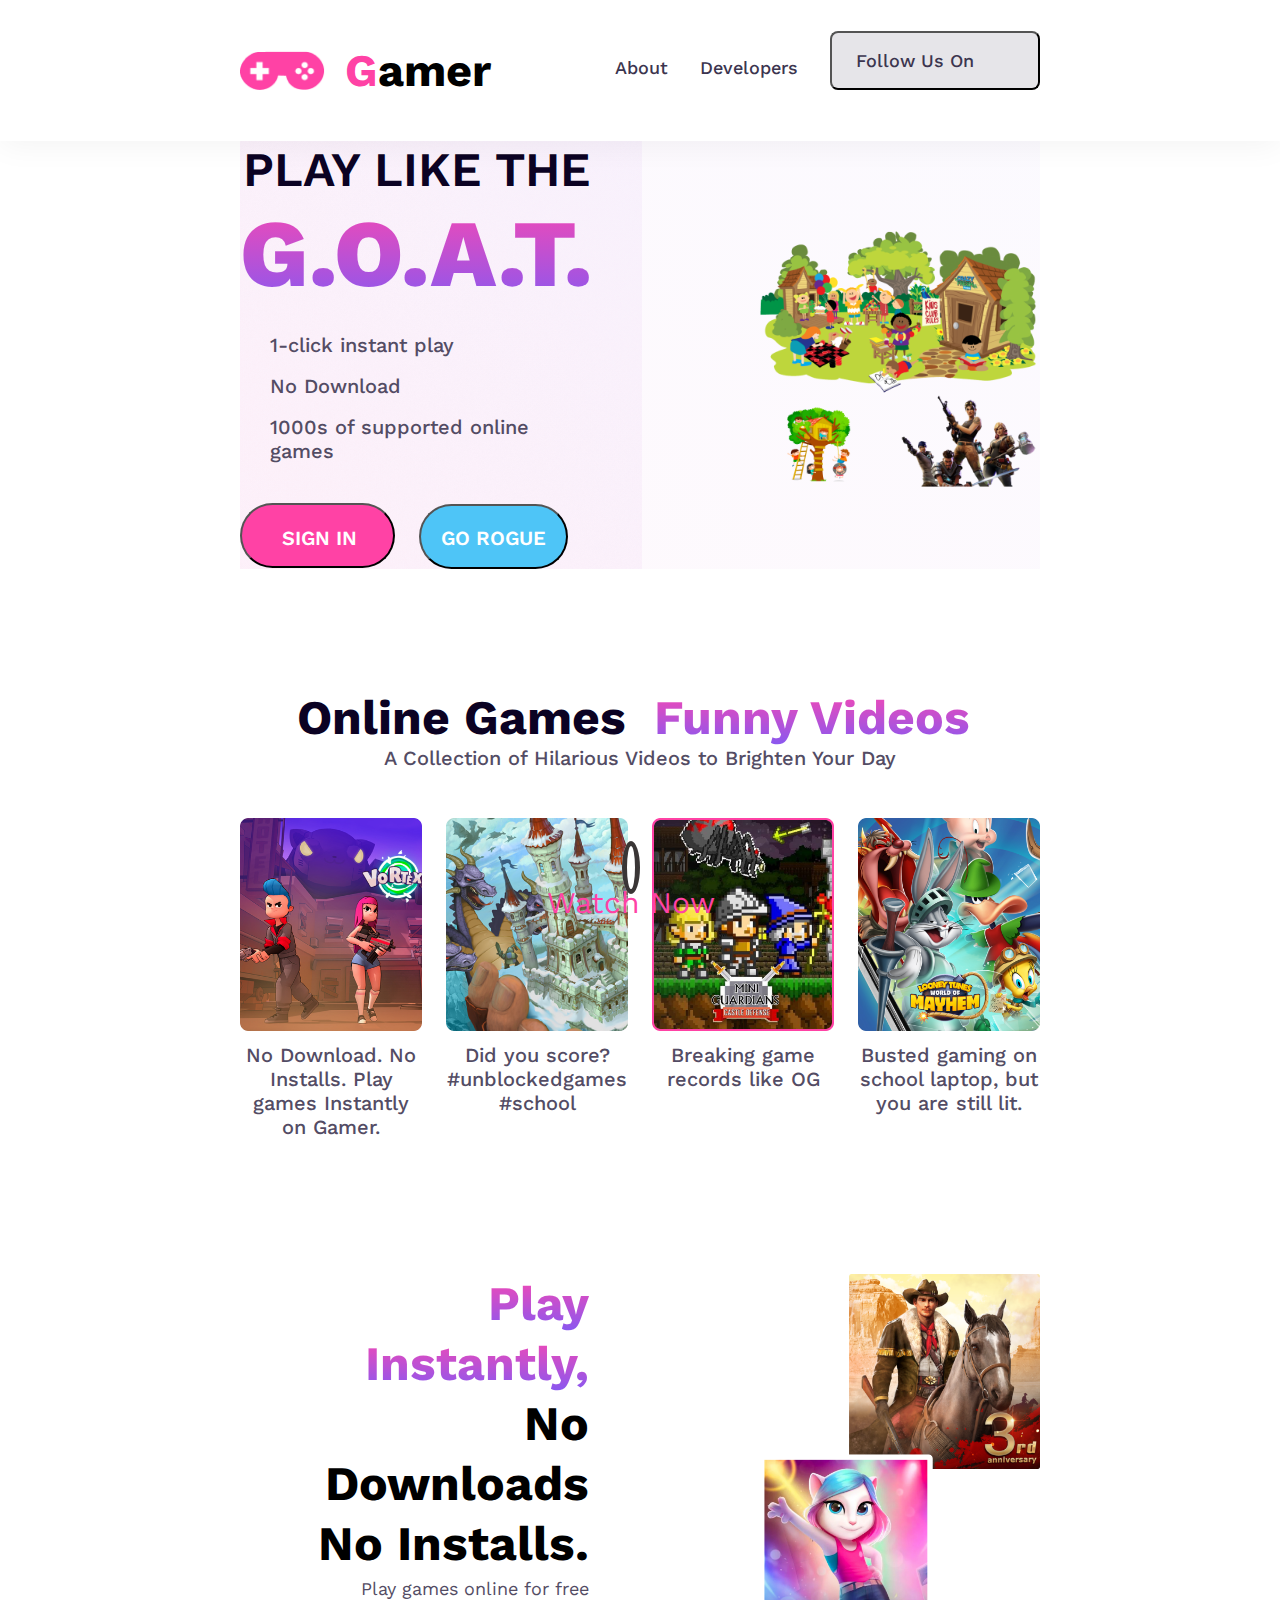
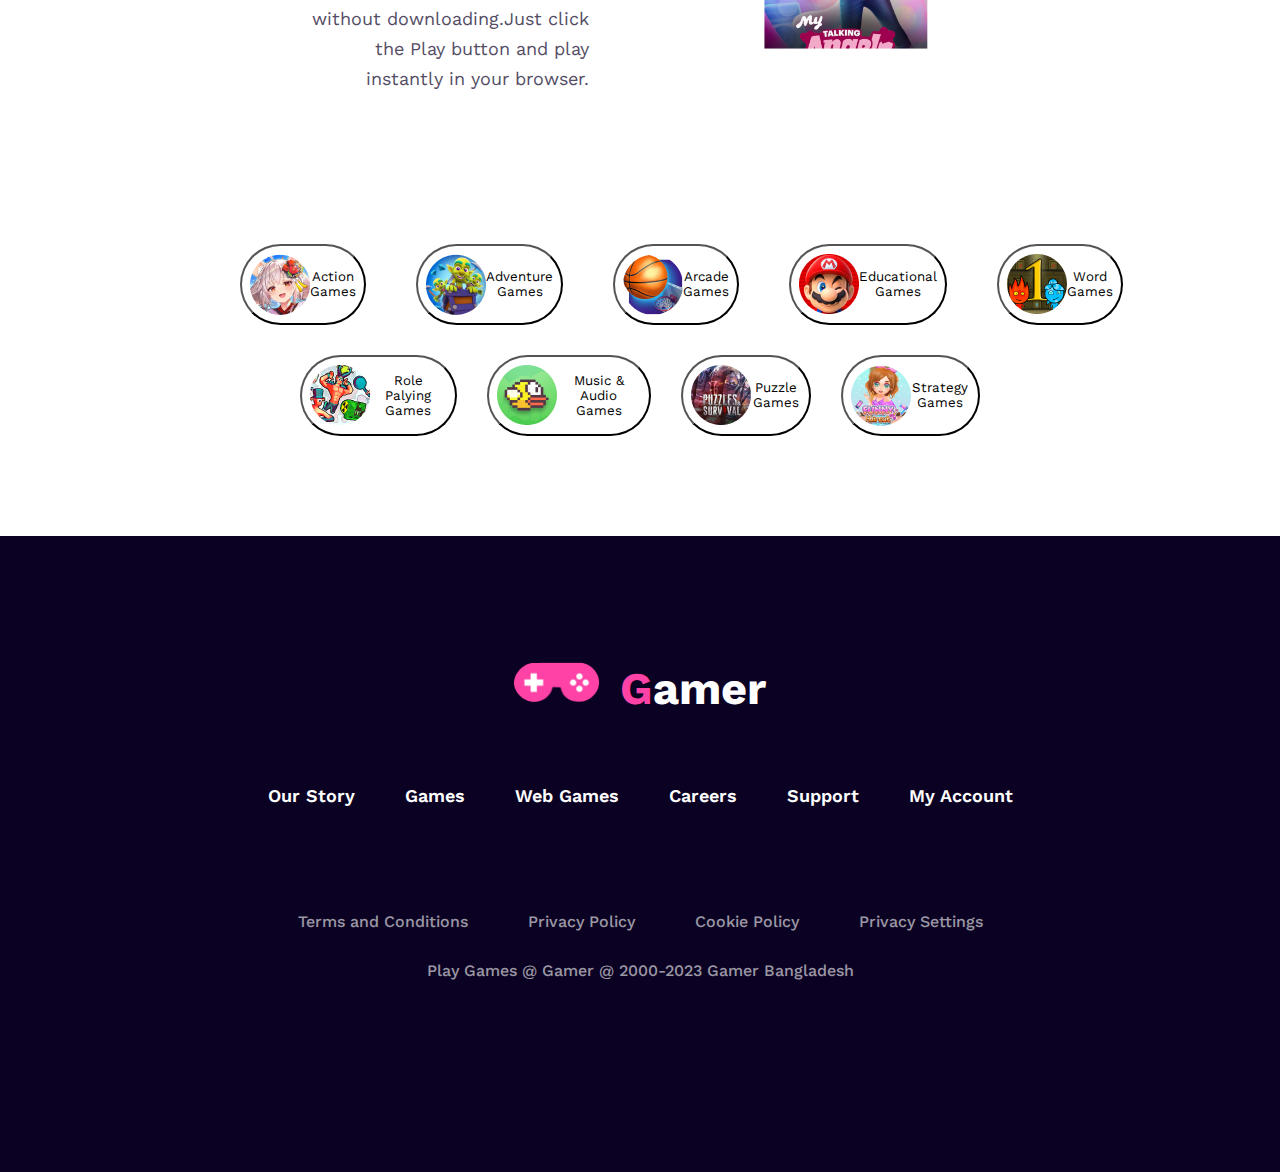
==== commit effd85f0: "watch now" ====
--- a/index.html
+++ b/index.html
@@ -5,7 +5,10 @@
     <meta name="viewport" content="width=device-width, initial-scale=1.0">
     <title>Gamer</title>
     <!-- font awesome -->
+    
     <link rel="stylesheet" href="https://cdnjs.cloudflare.com/ajax/libs/font-awesome/6.4.0/css/all.min.css" integrity="sha512-iecdLmaskl7CVkqkXNQ/ZH/XLlvWZOJyj7Yy7tcenmpD1ypASozpmT/E0iPtmFIB46ZmdtAc9eNBvH0H/ZpiBw==" crossorigin="anonymous" referrerpolicy="no-referrer" />
+
+    <!-- favicon -->
     <link rel="shortcut icon" href="./images/Frame.png" type="image/x-icon">
     <!-- css link -->
     <link rel="stylesheet" href="./style.css">
@@ -13,7 +16,7 @@
 <body>
     <header>
         <!-- nav blocck -->
-        <nav class="nav1"  class="ami">
+        <nav class="nav1">
             <div class="logo">
                 <img src="./images/Frame.png" alt="logo" class="img1">
                 <h2 class="h2title"><span class="G">G</span>amer</h2>
@@ -22,7 +25,7 @@
                 <ul class="navul">
                     <li class="navli"><a href="#">About</a></li>
                     <li class="navli"><a href="#">Developers</a></li>
-                    <li class="navli"><button class="button1">Follow Us On <i class="fa-brands fa-youtube"
+                    <li class="navli"><button class="button1"><pre>Follow Us On</pre> <i class="fa-brands fa-youtube"
                         id="youtube"></i><i class="fa-brands fa-tiktok color1" id="tiktok"></i></button></li>
                 </ul>
             </div>
@@ -52,7 +55,21 @@
        <div class="cardcontenar">
          <!-- card1 -->
         <div class="maincard">
-            <img src="./images/Rectangle 4.png" alt="" class="mainimg">
+
+            <!-- testin purpose -->
+
+
+            <div class="diviconimg">
+                <img src="./images/Rectangle 4.png" alt="" class="mainimg">
+                <div class="diviconp">
+                    <i class="icon fa-solid fa-play"></i>
+                <p class="iconp">Watch Now</p>
+                </div>
+            </div>
+
+            
+
+            <!-- testing purposse end -->
             <p class="mainp2">No Download. No Installs. Play games Instantly on Gamer.</p>
         </div>
          <!-- card2 -->
--- a/style.css
+++ b/style.css
@@ -89,6 +89,8 @@
 button>#tiktok{
     color: #000000;
 }
+
+/* button1 */
 .button1{
     display: flex;
     padding: 17px 24px;
@@ -98,14 +100,14 @@
     text-align: center;
 
     color: #3C354F;
-text-align: center;
-font-family: Work Sans;
-font-size: 1.8rem;
-font-style: normal;
-font-weight: 500;
-line-height: normal;
-text-align: center;
-margin-top: -13px;
+    text-align: center;
+    font-family: Work Sans;
+    font-size: 1.8rem;
+    font-style: normal;
+    font-weight: 500;
+    line-height: normal;
+    text-align: center;
+    margin-top: -13px;
 }
 
 /* mainsection */
@@ -124,17 +126,18 @@
 
 
 }
+/* funny text */
 .funnytext{
     
     background: linear-gradient(180deg, #F948B2 0%, #8758F1 100%);
-background-clip: text;
--webkit-background-clip: text;
--webkit-text-fill-color: transparent;
-font-family: Work Sans;
-font-size: 48px;
-font-style: normal;
-font-weight: 700;
-line-height: normal;
+    background-clip: text;
+    -webkit-background-clip: text;
+    -webkit-text-fill-color: transparent;
+    font-family: Work Sans;
+    font-size: 48px;
+    font-style: normal;
+    font-weight: 700;
+    line-height: normal;
 }
 /* sectiondiv */
 .sectiondiv{
@@ -207,26 +210,26 @@
     /* border: 3px solid red; */
     padding: 21px 40px;
     color: #FFF;
-font-family: Work Sans;
-font-size: 2rem;
-
-font-weight: 600;
-
-text-transform: uppercase;
-border-radius: 48px;
-background:  linear-gradient(90deg, #FF42A5 0%, #FF42A5 100%);
-margin-right: 24px;
+    font-family: Work Sans;
+    font-size: 2rem;
+
+    font-weight: 600;
+
+    text-transform: uppercase;
+    border-radius: 48px;
+    background:  linear-gradient(90deg, #FF42A5 0%, #FF42A5 100%);
+    margin-right: 24px;
 }
 
 /* button2 */
 .buttoncolor2{
 
     
-        max-width: 155px;
-        max-height: 65px;
-        /* border: 3px solid red; */
-        padding: 20px 20px;
-        color: #FFF;
+    max-width: 155px;
+    max-height: 65px;
+    /* border: 3px solid red; */
+    padding: 20px 20px;
+    color: #FFF;
     font-family: Work Sans;
     font-size: 2rem;
     
@@ -234,7 +237,7 @@
     
     text-transform: uppercase;
     border-radius: 48px;
-background: #4EC5F7;
+    background: #4EC5F7;
     text-align: center;
     /* padding: ; */
    
@@ -248,7 +251,7 @@
     margin-left:  50px;
    
 }
-
+/* img2 */
 .img2{
     max-width: 100%;
     max-height: 700px;
@@ -260,7 +263,7 @@
 .maincard{
     max-width: 342px;
     max-height: 460px;
-   
+/* text-align: center; */
 }
 
 /* cardcontenar */
@@ -273,6 +276,38 @@
     grid-gap: 24px;
 }
 
+
+/* testing porposse */
+
+.diviconp{
+    position: absolute;
+    font-size: 3rem;
+    right: 565px;
+    /* top: 4px; */
+    bottom: -20px;
+    text-align: center;
+    /* display */
+    /* display: none; */
+
+}
+.icon{
+
+    color:black;
+    border: 5px solid rgb(58, 54, 54);
+    padding: 4px;
+    border-radius: 50%;
+    background: white;
+}
+
+.iconp{
+    color: #FF42A5;
+}
+.cardcontenar:hover .diviconp{
+display: block;
+
+}
+
+/* end */
 /* maindiv */
  
  
@@ -343,16 +378,14 @@
 
 /* sectionmain */
 .sectionmain{
-    /* width: 635px;
-    height: 650px;
-    border: 3px solid rgb(23, 155, 93); */
+    
     display: flex;
     justify-content:space-between;
-    /* align-items:flex-start; */
+   
     margin:120px 240px 50px 300px;
     gap: 260px;
 
-    /* gap: 200px; */
+    
 }
 
 
@@ -395,6 +428,8 @@
     -webkit-background-clip: text;
     -webkit-text-fill-color: transparent;
     box-shadow: 4px 3px 3px 3px gray;
+   
+    border: 2px solid  #FF42A5;
     
 }
 /* sectionlastdiv */
@@ -404,7 +439,7 @@
     margin:150px 240px
     0px 240px;
     gap: 50px;
-    /* text-align-last: center; */
+  
   
 
 }
@@ -453,7 +488,7 @@
 
 
 
-/* divfooterp */
+
 
 
 /* footer2 */
@@ -523,11 +558,7 @@
 
 
 
-/* tempo */
-
-.ami{
-    display: block;
-}
+
 
 
 
@@ -558,6 +589,17 @@
 
 
     }
+/* testing porpus */
+.diviconp{
+    display: none;
+}
+/* testing porpus */
+
+    /* update */
+    .mainh1{
+        margin-left: -100px;
+    }
+    /* update end */
     .img2{
         max-width: 600px;
     max-height: 650px;
@@ -572,7 +614,9 @@
     max-height: 650px;
     
     margin-left: 350px;
-    }
+    margin-right: -200px;
+    }
+    
     .divmain00{
         
         font-size: 30px;
@@ -581,8 +625,10 @@
     }
     .cardcontenar{
         grid-template-columns: repeat(1,1fr);
-        margin-right: 300px;
-        margin-left: 300px;
+        position: relative;
+        right: 10px;
+
+        
     }
     .sectionmain{
         flex-direction: column;
@@ -609,41 +655,65 @@
     margin-top: -150px;
     margin-left: -110px;
  }
-
+ /* update */
+  .sectionlast{
+    margin-left: -120px;
+  }
  .sectionlastdiv{
- flex-wrap: wrap;
- flex-shrink: 0;
+ 
+ display: grid;
+ grid-template-columns: repeat(3,1fr);
  }
  .sectionflexdiv{
-    flex-wrap: wrap;
-    flex-shrink: 0;
-
-    margin-left: 240px;
+   
+    display: grid;
+    grid-template-columns: repeat(3,1fr);
+   
 
     
  }
  .buttonlast{
     margin-left: 30px;
  }
+ /* update */
  .footerdiv{
     
-    border: 3px solid rgb(153, 21, 103);
+   
+    position: relative;
+    right: -60px;
+    width: 680px;
+    height: 750px;
+    
  }
  .footer2{
-    flex-wrap: wrap;
+    
+    display: grid;
+    grid-template-columns: repeat(3,1fr);
+    
     
  }
  .footer3{
-    flex-wrap: wrap;
+    
+    display: grid;
+    grid-template-columns: repeat(3,1fr);
+    margin-left: 150px;
     
  }
  .footer4{
-    flex-wrap: wrap;
-   
- }
-}
-/* media  */
-@media screen and (max-width:920px){
+    /* flex-wrap: wrap; */
+    display: grid;
+    grid-template-columns: repeat(2,1fr);
+    margin-left: 100px;
+    margin-right: 100px;
+  
+   
+ }
+ /* .footer5{
+   
+ } */
+}
+/* media  tablet */
+@media screen and (max-width:820px){
     header{
         padding: 0;
         margin-left:0 ;
@@ -666,6 +736,19 @@
 
 
     }
+
+
+
+    /* testing porpus */
+.diviconp{
+    display: none;
+}
+/* testing porpus */
+
+
+    .mainh1{
+        margin-left: -100px;
+    }
     .img2{
         max-width: 600px;
     max-height: 650px;
@@ -678,8 +761,8 @@
     .sectiondiv{
         max-width: 600px;
     max-height: 650px;
-    
-    margin-left: 350px;
+    /* update */
+    margin-left: 110px;
     }
     .divmain00{
         
@@ -691,7 +774,7 @@
         grid-template-columns: repeat(1,1fr);
         
         margin-right: 300px;
-        margin-left: 400px;
+        margin-left: 300px;
     }
     .sectionmain{
         flex-direction: column;
@@ -720,22 +803,32 @@
  }
 
  .sectionlastdiv{
- flex-wrap: wrap;
- flex-shrink: 0;
+ /* flex-wrap: wrap;
+ flex-shrink: 0; */
+ /* update */
+ display: grid;
+ grid-template-columns: repeat(3,1fr);
  }
  .sectionflexdiv{
-    flex-wrap: wrap;
+    /* flex-wrap: wrap;
     flex-shrink: 0;
 
-    margin-left: 240px;
-
-    
- }
+     */
+     margin-left: 240px;
+    display: grid;
+    grid-template-columns: repeat(3,1fr);
+
+    
+ }
+ .sectionlast{
+    margin-left: -120px;
+  }
  .buttonlast{
     margin-left: 30px;
  }
  .footerdiv{
-    margin-left: 70px;
+    /* margin-left: 70px; */
+    margin: 20px;
     
  }
  .footer2{
